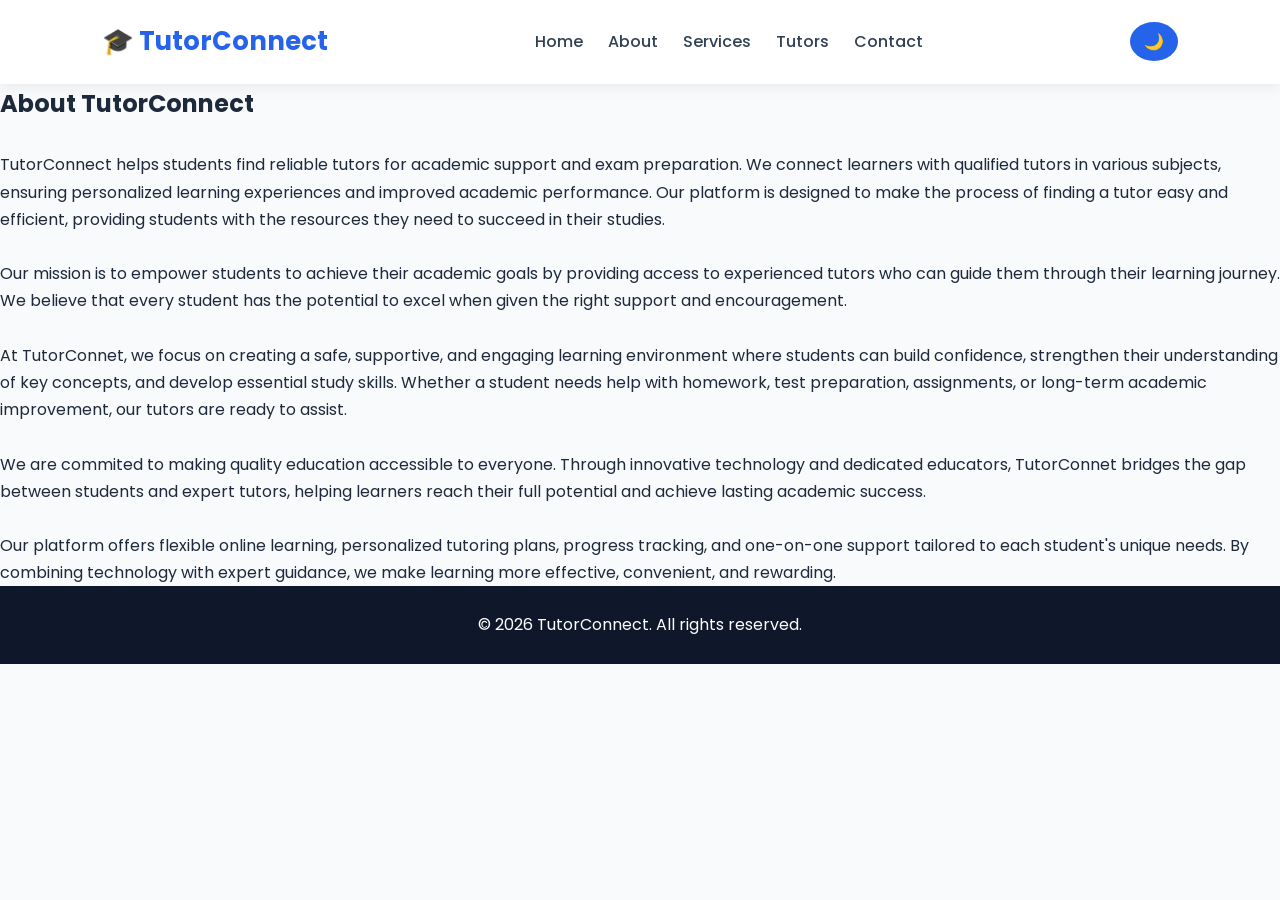
==== about.html @ 22f9ca8c "Complete Tutor Connect updates" ====
<!DOCTYPE html>
<html lang="en">
<head>
<meta charset="UTF-8">
<meta name="viewport" content="width=device-width, initial-scale=1.0">
<title>About Us - TutorConnect</title>

<link rel="preconnect" href="https://fonts.googleapis.com">
<link href="https://fonts.googleapis.com/css2?family=Poppins:wght@300;400;600;700&display=swap" rel="stylesheet">
<link rel="stylesheet" href="css/style.css">
</head>
<body>

    
<nav>
    <div class="logo">🎓 TutorConnect</div>

    <div class="nav-links">
        <a href="index.html">Home</a>
        <a href="about.html">About</a>
        <a href="services.html">Services</a>
        <a href="tutors.html">Tutors</a>
        <a href="contact.html">Contact</a>
    </div>

    <button id="darkModeBtn">🌙</button>
</nav>

<section class="page-header">
    <h1>About TutorConnect</h1>
</section>

<section class="content">
    <br>
    <p>
        TutorConnect helps students find reliable tutors
        for academic support and exam preparation. We connect
        learners with qualified tutors in various subjects,
        ensuring personalized learning experiences and improved
        academic performance. Our platform is designed to make 
        the process of finding a tutor easy and efficient, providing
        students with the resources they need to succeed in their studies.
    </p>
    <br>
    <p>
        Our mission is to empower students to achieve their academic goals
        by providing access to experienced tutors who can guide them
        through their learning journey. We believe that every student has the 
        potential to excel when given the right support and encouragement.
    </p>
    <br>
    <p>
        At TutorConnet, we focus on creating a safe, supportive, and engaging 
        learning environment where students can build confidence, strengthen 
        their understanding of key concepts, and develop essential study
        skills. Whether a student needs help with homework, test preparation, 
        assignments, or long-term academic improvement, our tutors are ready
        to assist.
    </p>
    <br>
    <p>
        We are commited to making quality education accessible to everyone.
        Through innovative technology and dedicated educators, TutorConnet
        bridges the gap between students and expert tutors, helping learners
        reach their full potential and achieve lasting academic success.
    </p>
    <br>
    <p>
        Our platform offers flexible online learning, personalized tutoring
        plans, progress tracking, and one-on-one support tailored to each
        student's unique needs. By combining technology with expert guidance,
        we make learning more effective, convenient, and rewarding.
    </p>
</section>

<script src="js/script.js"></script>

</body>

</section>


</body>

<footer>
    <p>&copy; 2026 TutorConnect. All rights reserved.</p>
</footer>


</html>
---- css/style.css ----
/* =========================
   GLOBAL STYLES
========================= */
*{
    margin:0;
    padding:0;
    box-sizing:border-box;
}

body{
    font-family:'Poppins', sans-serif;
    background:#f8fafc;
    color:#1e293b;
    line-height:1.7;
}

/* =========================
   NAVIGATION
========================= */
nav{
    display:flex;
    justify-content:space-between;
    align-items:center;
    padding:20px 8%;
    background:#ffffff;
    box-shadow:0 2px 15px rgba(0,0,0,0.08);
    position:sticky;
    top:0;
    z-index:1000;
}

.logo{
    font-size:1.6rem;
    font-weight:700;
    color:#2563eb;
}

.nav-links{
    display:flex;
    gap:25px;
}

.nav-links a{
    text-decoration:none;
    color:#334155;
    font-weight:500;
    transition:.3s;
}

.nav-links a:hover{
    color:#2563eb;
}

#darkModeBtn{
    border:none;
    background:#2563eb;
    color:white;
    padding:10px 14px;
    border-radius:50%;
    cursor:pointer;
    font-size:1rem;
    transition:.3s;
}

#darkModeBtn:hover{
    transform:scale(1.1);
}

/* =========================
   HERO SECTION
========================= */
.hero{
    display:flex;
    justify-content:space-between;
    align-items:center;
    padding:80px 8%;
    gap:50px;
    min-height:85vh;
}

.hero-text{
    flex:1;
}

.hero-text h1{
    font-size:3.5rem;
    line-height:1.2;
    margin-bottom:20px;
    color:#0f172a;
}

.hero-text p{
    font-size:1.1rem;
    color:#64748b;
    margin-bottom:30px;
}

.hero-text button{
    background:#2563eb;
    color:white;
    border:none;
    padding:15px 30px;
    border-radius:8px;
    font-size:1rem;
    cursor:pointer;
    transition:.3s;
}

.hero-text button:hover{
    background:#1d4ed8;
    transform:translateY(-3px);
}

.hero-image{
    flex:1;
}

.hero-image img{
    width:100%;
    max-width:500px;
    border-radius:15px;
    box-shadow:0 15px 35px rgba(0,0,0,0.15);
}

/* =========================
   STATS
========================= */
.stats{
    display:grid;
    grid-template-columns:repeat(auto-fit,minmax(250px,1fr));
    gap:25px;
    padding:60px 8%;
    background:#ffffff;
}

.card{
    background:#fff;
    padding:30px;
    text-align:center;
    border-radius:15px;
    box-shadow:0 5px 20px rgba(0,0,0,0.08);
    transition:.3s;
}

.card:hover{
    transform:translateY(-8px);
}

.card h2{
    font-size:2.5rem;
    color:#2563eb;
    margin-bottom:10px;
}

/* =========================
   SECTIONS
========================= */
.about,
#services,
#tutors,
#contact{
    padding:80px 8%;
}

.about h2,
#services h2,
#tutors h2,
#contact h2{
    text-align:center;
    font-size:2.5rem;
    margin-bottom:25px;
    color:#0f172a;
}

.about p,
#services p{
    max-width:1000px;
    margin:auto;
    text-align:center;
    color:#475569;
}

.about a,
#services a{
    color:#2563eb;
    text-decoration:none;
    font-weight:600;
}

/* =========================
   SEARCH BAR
========================= */
#searchInput{
    width:100%;
    max-width:450px;
    margin:25px auto;
    padding:15px 20px;
    border:1px solid #dbeafe;
    border-radius:50px;
    font-size:1rem;
    display:block;
}

#searchInput:focus{
    outline:none;
    border-color:#2563eb;
    box-shadow:0 0 0 4px rgba(37,99,235,.15);
}

/* Tutor Cards Container */
#tutorContainer{
    max-width:1200px;
    margin:40px auto;
    display:grid;
    grid-template-columns:repeat(auto-fit,minmax(320px,1fr));
    gap:24px;
}

.tutor-card{
    background:#fff;
    border:1px solid #e2e8f0;
    border-radius:16px;
    padding:20px;
    transition:all .3s ease;
    box-shadow:0 4px 12px rgba(0,0,0,.05);
}

.tutor-card:hover{
    transform:translateY(-8px);
    box-shadow:0 15px 35px rgba(37,99,235,.15);
}

#tutors{
    padding:80px 8%;
    background:
    linear-gradient(
        135deg,
        #eff6ff,
        #ffffff,
        #f8fafc
    );
}

.book-btn{
    display:inline-block;
    text-decoration:none;
    color:white;
    background:#2563eb;
    padding:10px 18px;
    border-radius:8px;
    font-size:.9rem;
    transition:.3s;
}

.book-btn:hover{
    background:#1d4ed8;
}

/* CONTACT FORM */
#contactForm{
    max-width:700px;
    margin:auto;
    display:flex;
    flex-direction:column;
    gap:15px;
}

#contactForm input,
#contactForm textarea{
    padding:15px;
    border:1px solid #cbd5e1;
    border-radius:10px;
    font-size:1rem;
}

#contactForm textarea{
    height:150px;
    resize:none;
}

#contactForm input:focus,
#contactForm textarea:focus{
    outline:none;
    border-color:#2563eb;
}

#contactForm button{
    background:#2563eb;
    color:white;
    border:none;
    padding:15px;
    border-radius:10px;
    cursor:pointer;
    font-size:1rem;
    transition:.3s;
}

#contactForm button:hover{
    background:#1d4ed8;
}

#feedback{
    text-align:center;
    margin-top:15px;
    font-weight:600;
}


footer{
    background:#0f172a;
    color:white;
    text-align:center;
    padding:25px;
}

/* =========================
   DARK MODE
========================= */
.dark{
    background:#0f172a;
    color:#f8fafc;
}

.dark nav{
    background:#1e293b;
}

.dark .card{
    background:#1e293b;
    color:white;
}

.dark .hero-text h1,
.dark h2{
    color:white;
}

.dark p,
.dark a{
    color:#cbd5e1;
}

.dark #contactForm input,
.dark #contactForm textarea{
    background:#334155;
    color:white;
    border:1px solid #475569;
}

.dark footer{
    background:#020617;
}



@media(max-width:768px){

    .hero{
        flex-direction:column;
        text-align:center;
    }

    .hero-text h1{
        font-size:2.5rem;
    }

    nav{
        flex-direction:column;
        gap:15px;
    }

    .nav-links{
        flex-wrap:wrap;
        justify-content:center;
    }
}

.dark {
    background: #0f172a;
    color: #f8fafc;
}

.dark nav {
    background: #1e293b;
}

.dark .about,
.dark #services,
.dark #tutors,
.dark #contact,
.dark .stats,
.dark .content,
.dark .page-header,
.dark .contact,
.dark .tutors {
    background: #0f172a;
}

.dark .card,
.dark .service-card,
.dark .tutor-card {
    background: #1e293b;
    color: white;
}

.dark .nav-links a {
    color: white;
}

.dark .nav-links a:hover {
    color: #60a5fa;
}

.dark input,
.dark textarea {
    background: #334155;
    color: white;
    border: 1px solid #475569;
}

.dark footer {
    background: #020617;
}
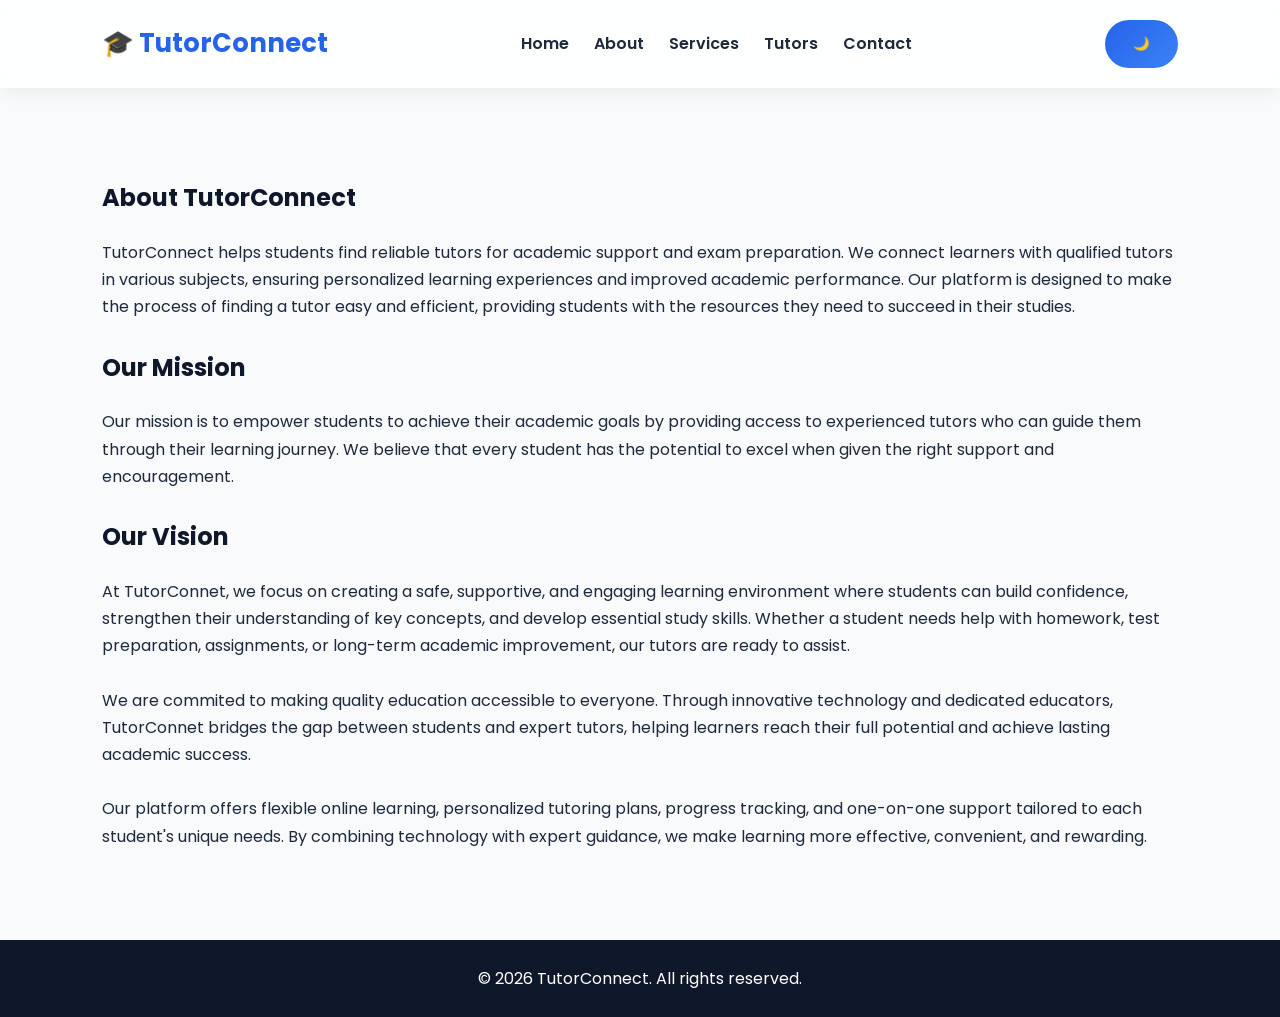
==== commit d292a2d6: "Merge upstream changes and resolve conflicts" ====
--- a/about.html
+++ b/about.html
@@ -28,10 +28,7 @@
 
 <section class="page-header">
     <h1>About TutorConnect</h1>
-</section>
-
-<section class="content">
-    <br>
+   
     <p>
         TutorConnect helps students find reliable tutors
         for academic support and exam preparation. We connect
@@ -42,6 +39,10 @@
         students with the resources they need to succeed in their studies.
     </p>
     <br>
+
+    <header>
+        <h2>Our Mission</h2>
+    </header>
     <p>
         Our mission is to empower students to achieve their academic goals
         by providing access to experienced tutors who can guide them
@@ -49,6 +50,9 @@
         potential to excel when given the right support and encouragement.
     </p>
     <br>
+    <header>
+        <h2>Our Vision</h2>
+    </header>
     <p>
         At TutorConnet, we focus on creating a safe, supportive, and engaging 
         learning environment where students can build confidence, strengthen 
--- a/css/style.css
+++ b/css/style.css
@@ -1,423 +1,378 @@
-/* =========================
-   GLOBAL STYLES
-========================= */
-*{
-    margin:0;
-    padding:0;
-    box-sizing:border-box;
-}
-
-body{
-    font-family:'Poppins', sans-serif;
-    background:#f8fafc;
-    color:#1e293b;
-    line-height:1.7;
-}
-
-/* =========================
-   NAVIGATION
-========================= */
-nav{
-    display:flex;
-    justify-content:space-between;
-    align-items:center;
-    padding:20px 8%;
-    background:#ffffff;
-    box-shadow:0 2px 15px rgba(0,0,0,0.08);
-    position:sticky;
-    top:0;
-    z-index:1000;
-}
-
-.logo{
-    font-size:1.6rem;
-    font-weight:700;
-    color:#2563eb;
-}
-
-.nav-links{
-    display:flex;
-    gap:25px;
-}
-
-.nav-links a{
-    text-decoration:none;
-    color:#334155;
-    font-weight:500;
-    transition:.3s;
-}
-
-.nav-links a:hover{
-    color:#2563eb;
-}
-
-#darkModeBtn{
-    border:none;
-    background:#2563eb;
-    color:white;
-    padding:10px 14px;
-    border-radius:50%;
-    cursor:pointer;
-    font-size:1rem;
-    transition:.3s;
-}
-
-#darkModeBtn:hover{
-    transform:scale(1.1);
-}
-
-/* =========================
-   HERO SECTION
-========================= */
-.hero{
-    display:flex;
-    justify-content:space-between;
-    align-items:center;
-    padding:80px 8%;
-    gap:50px;
-    min-height:85vh;
-}
-
-.hero-text{
-    flex:1;
-}
-
-.hero-text h1{
-    font-size:3.5rem;
-    line-height:1.2;
-    margin-bottom:20px;
-    color:#0f172a;
-}
-
-.hero-text p{
-    font-size:1.1rem;
-    color:#64748b;
-    margin-bottom:30px;
-}
-
-.hero-text button{
-    background:#2563eb;
-    color:white;
-    border:none;
-    padding:15px 30px;
-    border-radius:8px;
-    font-size:1rem;
-    cursor:pointer;
-    transition:.3s;
-}
-
-.hero-text button:hover{
-    background:#1d4ed8;
-    transform:translateY(-3px);
-}
-
-.hero-image{
-    flex:1;
-}
-
-.hero-image img{
-    width:100%;
-    max-width:500px;
-    border-radius:15px;
-    box-shadow:0 15px 35px rgba(0,0,0,0.15);
-}
-
-/* =========================
-   STATS
-========================= */
-.stats{
-    display:grid;
-    grid-template-columns:repeat(auto-fit,minmax(250px,1fr));
-    gap:25px;
-    padding:60px 8%;
-    background:#ffffff;
-}
-
-.card{
-    background:#fff;
-    padding:30px;
-    text-align:center;
-    border-radius:15px;
-    box-shadow:0 5px 20px rgba(0,0,0,0.08);
-    transition:.3s;
-}
-
-.card:hover{
-    transform:translateY(-8px);
-}
-
-.card h2{
-    font-size:2.5rem;
-    color:#2563eb;
-    margin-bottom:10px;
-}
-
-/* =========================
-   SECTIONS
-========================= */
-.about,
-#services,
-#tutors,
-#contact{
-    padding:80px 8%;
-}
-
-.about h2,
-#services h2,
-#tutors h2,
-#contact h2{
-    text-align:center;
-    font-size:2.5rem;
-    margin-bottom:25px;
-    color:#0f172a;
-}
-
-.about p,
-#services p{
-    max-width:1000px;
-    margin:auto;
-    text-align:center;
-    color:#475569;
-}
-
-.about a,
-#services a{
-    color:#2563eb;
-    text-decoration:none;
-    font-weight:600;
-}
-
-/* =========================
-   SEARCH BAR
-========================= */
-#searchInput{
-    width:100%;
-    max-width:450px;
-    margin:25px auto;
-    padding:15px 20px;
-    border:1px solid #dbeafe;
-    border-radius:50px;
-    font-size:1rem;
-    display:block;
-}
-
-#searchInput:focus{
-    outline:none;
-    border-color:#2563eb;
-    box-shadow:0 0 0 4px rgba(37,99,235,.15);
-}
-
-/* Tutor Cards Container */
-#tutorContainer{
-    max-width:1200px;
-    margin:40px auto;
-    display:grid;
-    grid-template-columns:repeat(auto-fit,minmax(320px,1fr));
-    gap:24px;
-}
-
-.tutor-card{
-    background:#fff;
-    border:1px solid #e2e8f0;
-    border-radius:16px;
-    padding:20px;
-    transition:all .3s ease;
-    box-shadow:0 4px 12px rgba(0,0,0,.05);
-}
-
-.tutor-card:hover{
-    transform:translateY(-8px);
-    box-shadow:0 15px 35px rgba(37,99,235,.15);
-}
-
-#tutors{
-    padding:80px 8%;
-    background:
-    linear-gradient(
-        135deg,
-        #eff6ff,
-        #ffffff,
-        #f8fafc
-    );
-}
-
-.book-btn{
-    display:inline-block;
-    text-decoration:none;
-    color:white;
-    background:#2563eb;
-    padding:10px 18px;
-    border-radius:8px;
-    font-size:.9rem;
-    transition:.3s;
-}
-
-.book-btn:hover{
-    background:#1d4ed8;
-}
-
-/* CONTACT FORM */
-#contactForm{
-    max-width:700px;
-    margin:auto;
-    display:flex;
-    flex-direction:column;
-    gap:15px;
-}
-
-#contactForm input,
-#contactForm textarea{
-    padding:15px;
-    border:1px solid #cbd5e1;
-    border-radius:10px;
-    font-size:1rem;
-}
-
-#contactForm textarea{
-    height:150px;
-    resize:none;
-}
-
-#contactForm input:focus,
-#contactForm textarea:focus{
-    outline:none;
-    border-color:#2563eb;
-}
-
-#contactForm button{
-    background:#2563eb;
-    color:white;
-    border:none;
-    padding:15px;
-    border-radius:10px;
-    cursor:pointer;
-    font-size:1rem;
-    transition:.3s;
-}
-
-#contactForm button:hover{
-    background:#1d4ed8;
-}
-
-#feedback{
-    text-align:center;
-    margin-top:15px;
-    font-weight:600;
-}
-
-
-footer{
-    background:#0f172a;
-    color:white;
-    text-align:center;
-    padding:25px;
-}
-
-/* =========================
-   DARK MODE
-========================= */
-.dark{
-    background:#0f172a;
-    color:#f8fafc;
-}
-
-.dark nav{
-    background:#1e293b;
-}
-
-.dark .card{
-    background:#1e293b;
-    color:white;
-}
-
-.dark .hero-text h1,
-.dark h2{
-    color:white;
-}
-
-.dark p,
-.dark a{
-    color:#cbd5e1;
-}
-
-.dark #contactForm input,
-.dark #contactForm textarea{
-    background:#334155;
-    color:white;
-    border:1px solid #475569;
-}
-
-.dark footer{
-    background:#020617;
-}
-
-
-
-@media(max-width:768px){
-
-    .hero{
-        flex-direction:column;
-        text-align:center;
-    }
-
-    .hero-text h1{
-        font-size:2.5rem;
-    }
-
-    nav{
-        flex-direction:column;
-        gap:15px;
-    }
-
-    .nav-links{
-        flex-wrap:wrap;
-        justify-content:center;
-    }
-}
-
-.dark {
-    background: #0f172a;
-    color: #f8fafc;
-}
-
-.dark nav {
-    background: #1e293b;
-}
-
-.dark .about,
-.dark #services,
-.dark #tutors,
-.dark #contact,
-.dark .stats,
-.dark .content,
-.dark .page-header,
-.dark .contact,
-.dark .tutors {
-    background: #0f172a;
-}
-
-.dark .card,
-.dark .service-card,
-.dark .tutor-card {
-    background: #1e293b;
-    color: white;
-}
-
-.dark .nav-links a {
-    color: white;
-}
-
-.dark .nav-links a:hover {
-    color: #60a5fa;
-}
-
-.dark input,
-.dark textarea {
-    background: #334155;
-    color: white;
-    border: 1px solid #475569;
-}
-
-.dark footer {
-    background: #020617;
+/* ======================
+   GLOBAL STYLES
+====================== */
+
+*{
+    margin:0;
+    padding:0;
+    box-sizing:border-box;
+    font-family:'Poppins',sans-serif;
+}
+
+html{
+    scroll-behavior:smooth;
+}
+
+body{
+    background:#f8fafc;
+    color:#1e293b;
+    transition:.4s;
+    line-height:1.7;
+}
+
+/* ======================
+   NAVBAR
+====================== */
+
+nav{
+    position:sticky;
+    top:0;
+    z-index:1000;
+
+    display:flex;
+    justify-content:space-between;
+    align-items:center;
+
+    padding:20px 8%;
+
+    background:rgba(255,255,255,.85);
+    backdrop-filter:blur(10px);
+
+    box-shadow:0 2px 20px rgba(0,0,0,.08);
+}
+
+.logo{
+    font-size:1.6rem;
+    font-weight:700;
+    color:#2563eb;
+}
+
+.nav-links{
+    display:flex;
+    gap:25px;
+}
+
+.nav-links a{
+    text-decoration:none;
+    color:#1e293b;
+    font-weight:600;
+    transition:.3s;
+    position:relative;
+}
+
+.nav-links a:hover{
+    color:#2563eb;
+}
+
+.nav-links a::after{
+    content:'';
+    position:absolute;
+    left:0;
+    bottom:-5px;
+
+    width:0;
+    height:2px;
+    background:#2563eb;
+
+    transition:.3s;
+}
+
+.nav-links a:hover::after{
+    width:100%;
+}
+
+/* ======================
+   BUTTONS
+====================== */
+
+button,
+.btn{
+    padding:14px 28px;
+    border:none;
+    border-radius:50px;
+
+    background:linear-gradient(
+        135deg,
+        #2563eb,
+        #3b82f6
+    );
+
+    color:white;
+    font-weight:600;
+    cursor:pointer;
+
+    transition:.3s;
+}
+
+button a{
+    text-decoration:none;
+    color:white;
+}
+
+button:hover,
+.btn:hover{
+    transform:translateY(-4px);
+    box-shadow:0 15px 30px rgba(37,99,235,.3);
+}
+
+/* ======================
+   HERO
+====================== */
+
+.hero{
+    min-height:85vh;
+
+    display:flex;
+    align-items:center;
+    justify-content:center;
+    gap:60px;
+
+    padding:80px 8%;
+}
+
+.hero-text{
+    flex:1;
+}
+
+.hero-text h1{
+    font-size:3.5rem;
+    margin-bottom:20px;
+    line-height:1.1;
+}
+
+.hero-text p{
+    font-size:1.1rem;
+    margin-bottom:25px;
+}
+
+.hero-image{
+    flex:1;
+    text-align:center;
+}
+
+.hero-image img{
+    width:100%;
+    max-width:500px;
+
+    border-radius:20px;
+
+    box-shadow:0 15px 40px rgba(0,0,0,.15);
+
+    transition:.4s;
+}
+
+.hero-image img:hover{
+    transform:scale(1.03);
+}
+
+/* ======================
+   STATS
+====================== */
+
+.stats{
+    display:grid;
+    grid-template-columns:repeat(auto-fit,minmax(250px,1fr));
+    gap:30px;
+
+    padding:80px 8%;
+}
+
+.card{
+    background:white;
+    padding:35px;
+    border-radius:15px;
+
+    text-align:center;
+
+    box-shadow:0 10px 25px rgba(0,0,0,.08);
+
+    transition:.3s;
+}
+
+.card:hover{
+    transform:translateY(-10px);
+}
+
+.card h2{
+    color:#2563eb;
+    font-size:2.5rem;
+}
+
+/* ======================
+   SECTIONS
+====================== */
+
+section{
+    padding:90px 8%;
+}
+
+section h1,
+section h2{
+    margin-bottom:20px;
+    color:#0f172a;
+}
+
+/* ======================
+   SERVICES
+====================== */
+
+.service-grid{
+    display:grid;
+    grid-template-columns:repeat(auto-fit,minmax(250px,1fr));
+    gap:25px;
+    margin-top:30px;
+}
+
+.service-card{
+    background:white;
+    padding:30px;
+    border-radius:15px;
+
+    box-shadow:0 10px 25px rgba(0,0,0,.08);
+
+    transition:.3s;
+}
+
+.service-card:hover{
+    transform:translateY(-10px);
+}
+
+/* ======================
+   TUTORS
+====================== */
+
+.tutor-grid{
+    display:grid;
+    grid-template-columns:repeat(auto-fit,minmax(250px,1fr));
+    gap:25px;
+}
+
+.tutor-card{
+    background:white;
+    padding:30px;
+    border-radius:15px;
+    text-align:center;
+
+    box-shadow:0 10px 25px rgba(0,0,0,.08);
+
+    transition:.3s;
+}
+
+.tutor-card:hover{
+    transform:translateY(-10px);
+}
+
+/* ======================
+   CONTACT
+====================== */
+
+form{
+    display:flex;
+    flex-direction:column;
+    gap:15px;
+    max-width:600px;
+}
+
+input,
+textarea{
+    padding:15px;
+    border:1px solid #ddd;
+    border-radius:10px;
+}
+
+textarea{
+    height:150px;
+    resize:none;
+}
+
+/* ======================
+   FOOTER
+====================== */
+
+footer{
+    background:#0f172a;
+    color:white;
+    text-align:center;
+    padding:25px;
+}
+
+/* ======================
+   SCROLL ANIMATION
+====================== */
+
+.hidden{
+    opacity:0;
+    transform:translateY(50px);
+    transition:all .8s ease;
+}
+
+.show{
+    opacity:1;
+    transform:translateY(0);
+}
+
+/* ======================
+   DARK MODE
+====================== */
+
+body.dark{
+    background:#0f172a;
+    color:white;
+}
+
+body.dark nav{
+    background:rgba(15,23,42,.9);
+}
+
+body.dark .card,
+body.dark .service-card,
+body.dark .tutor-card{
+    background:#1e293b;
+    color:white;
+}
+
+body.dark input,
+body.dark textarea{
+    background:#1e293b;
+    color:white;
+    border:none;
+}
+
+body.dark footer{
+    background:#020617;
+}
+
+body.dark h1,
+body.dark h2,
+body.dark h3,
+body.dark p,
+body.dark a{
+    color:white;
+}
+
+/* ======================
+   MOBILE
+====================== */
+
+@media(max-width:768px){
+
+    .hero{
+        flex-direction:column;
+        text-align:center;
+    }
+
+    .hero-text h1{
+        font-size:2.5rem;
+    }
+
+    nav{
+        flex-direction:column;
+        gap:15px;
+    }
+
+    .nav-links{
+        flex-wrap:wrap;
+        justify-content:center;
+    }
+
 }
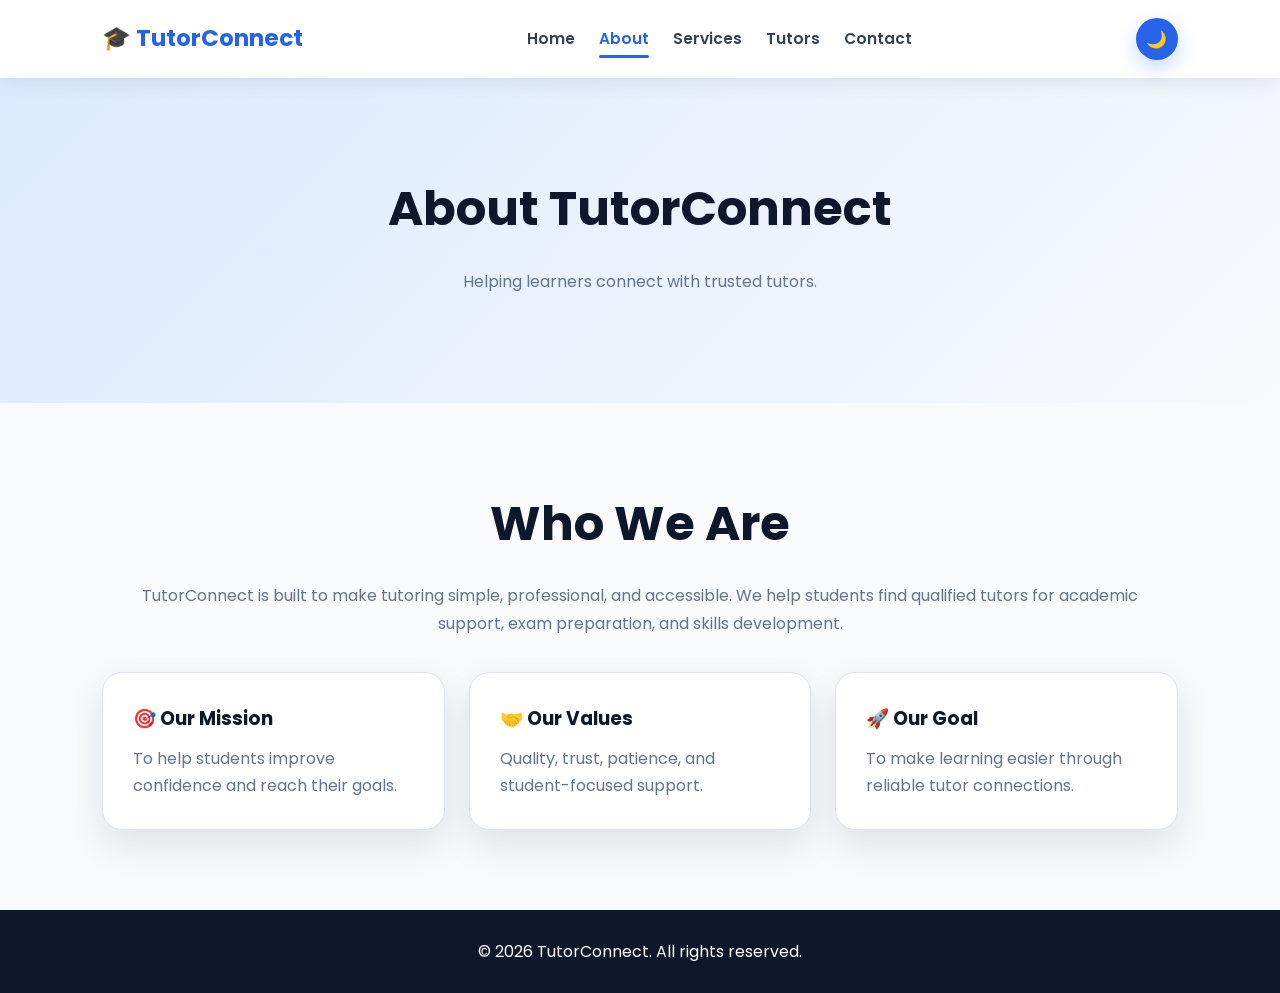
==== commit 8799e006: "added updates" ====
--- a/about.html
+++ b/about.html
@@ -1,94 +1,14 @@
 <!DOCTYPE html>
 <html lang="en">
 <head>
-<meta charset="UTF-8">
-<meta name="viewport" content="width=device-width, initial-scale=1.0">
-<title>About Us - TutorConnect</title>
-
-<link rel="preconnect" href="https://fonts.googleapis.com">
-<link href="https://fonts.googleapis.com/css2?family=Poppins:wght@300;400;600;700&display=swap" rel="stylesheet">
+<meta charset="UTF-8"><meta name="viewport" content="width=device-width, initial-scale=1.0">
+<title>TutorConnect | About</title>
+<link rel="preconnect" href="https://fonts.googleapis.com"><link href="https://fonts.googleapis.com/css2?family=Poppins:wght@300;400;600;700&display=swap" rel="stylesheet">
 <link rel="stylesheet" href="css/style.css">
 </head>
 <body>
-
-    
-<nav>
-    <div class="logo">🎓 TutorConnect</div>
-
-    <div class="nav-links">
-        <a href="index.html">Home</a>
-        <a href="about.html">About</a>
-        <a href="services.html">Services</a>
-        <a href="tutors.html">Tutors</a>
-        <a href="contact.html">Contact</a>
-    </div>
-
-    <button id="darkModeBtn">🌙</button>
-</nav>
-
-<section class="page-header">
-    <h1>About TutorConnect</h1>
-   
-    <p>
-        TutorConnect helps students find reliable tutors
-        for academic support and exam preparation. We connect
-        learners with qualified tutors in various subjects,
-        ensuring personalized learning experiences and improved
-        academic performance. Our platform is designed to make 
-        the process of finding a tutor easy and efficient, providing
-        students with the resources they need to succeed in their studies.
-    </p>
-    <br>
-
-    <header>
-        <h2>Our Mission</h2>
-    </header>
-    <p>
-        Our mission is to empower students to achieve their academic goals
-        by providing access to experienced tutors who can guide them
-        through their learning journey. We believe that every student has the 
-        potential to excel when given the right support and encouragement.
-    </p>
-    <br>
-    <header>
-        <h2>Our Vision</h2>
-    </header>
-    <p>
-        At TutorConnet, we focus on creating a safe, supportive, and engaging 
-        learning environment where students can build confidence, strengthen 
-        their understanding of key concepts, and develop essential study
-        skills. Whether a student needs help with homework, test preparation, 
-        assignments, or long-term academic improvement, our tutors are ready
-        to assist.
-    </p>
-    <br>
-    <p>
-        We are commited to making quality education accessible to everyone.
-        Through innovative technology and dedicated educators, TutorConnet
-        bridges the gap between students and expert tutors, helping learners
-        reach their full potential and achieve lasting academic success.
-    </p>
-    <br>
-    <p>
-        Our platform offers flexible online learning, personalized tutoring
-        plans, progress tracking, and one-on-one support tailored to each
-        student's unique needs. By combining technology with expert guidance,
-        we make learning more effective, convenient, and rewarding.
-    </p>
-</section>
-
-<script src="js/script.js"></script>
-
-</body>
-
-</section>
-
-
-</body>
-
-<footer>
-    <p>&copy; 2026 TutorConnect. All rights reserved.</p>
-</footer>
-
-
-</html>+<nav><div class="logo">🎓 TutorConnect</div><div class="nav-links"><a href="index.html">Home</a><a href="about.html" class="active">About</a><a href="services.html">Services</a><a href="tutors.html">Tutors</a><a href="contact.html">Contact</a></div><button id="darkModeBtn">🌙</button></nav>
+<section class="page-header reveal"><h1>About TutorConnect</h1><p>Helping learners connect with trusted tutors.</p></section>
+<section class="section reveal"><h2>Who We Are</h2><p>TutorConnect is built to make tutoring simple, professional, and accessible. We help students find qualified tutors for academic support, exam preparation, and skills development.</p><div class="service-grid"><div class="card"><h3>🎯 Our Mission</h3><p>To help students improve confidence and reach their goals.</p></div><div class="card"><h3>🤝 Our Values</h3><p>Quality, trust, patience, and student-focused support.</p></div><div class="card"><h3>🚀 Our Goal</h3><p>To make learning easier through reliable tutor connections.</p></div></div></section>
+<footer><p>© 2026 TutorConnect. All rights reserved.</p></footer><script src="js/script.js"></script>
+</body></html>
--- a/css/style.css
+++ b/css/style.css
@@ -1,148 +1,190 @@
-/* ======================
+/* =========================
    GLOBAL STYLES
-====================== */
-
+========================= */
 *{
     margin:0;
     padding:0;
     box-sizing:border-box;
+}
+
+:root{
+    --bg:#f8fafc;
+    --surface:#ffffff;
+    --text:#0f172a;
+    --muted:#64748b;
+    --primary:#2563eb;
+    --primary-dark:#1d4ed8;
+    --border:#dbe4f0;
+    --shadow:0 15px 35px rgba(15,23,42,.10);
+}
+
+body{
     font-family:'Poppins',sans-serif;
-}
-
-html{
-    scroll-behavior:smooth;
-}
-
-body{
-    background:#f8fafc;
-    color:#1e293b;
-    transition:.4s;
+    background:var(--bg);
+    color:var(--text);
     line-height:1.7;
 }
 
-/* ======================
-   NAVBAR
-====================== */
-
+body,
+nav,
+.card,
+section,
+footer,
+input,
+textarea,
+button,
+a,
+h1,
+h2,
+h3,
+p{
+    transition:all .3s ease;
+}
+
+a{
+    color:var(--primary);
+    text-decoration:none;
+    font-weight:600;
+}
+
+/* =========================
+   NAVIGATION
+========================= */
 nav{
+    width:100%;
+    display:flex;
+    justify-content:space-between;
+    align-items:center;
+    gap:25px;
+    padding:18px 8%;
+    background:rgba(255,255,255,.92);
+    backdrop-filter:blur(14px);
+    box-shadow:0 4px 18px rgba(15,23,42,.08);
     position:sticky;
     top:0;
     z-index:1000;
-
-    display:flex;
-    justify-content:space-between;
-    align-items:center;
-
-    padding:20px 8%;
-
-    background:rgba(255,255,255,.85);
-    backdrop-filter:blur(10px);
-
-    box-shadow:0 2px 20px rgba(0,0,0,.08);
 }
 
 .logo{
-    font-size:1.6rem;
+    font-size:1.45rem;
     font-weight:700;
-    color:#2563eb;
+    color:var(--primary);
+    white-space:nowrap;
 }
 
 .nav-links{
-    display:flex;
-    gap:25px;
-}
-
-.nav-links a{
-    text-decoration:none;
-    color:#1e293b;
-    font-weight:600;
-    transition:.3s;
-    position:relative;
-}
-
-.nav-links a:hover{
-    color:#2563eb;
-}
-
-.nav-links a::after{
-    content:'';
-    position:absolute;
-    left:0;
-    bottom:-5px;
-
-    width:0;
-    height:2px;
-    background:#2563eb;
-
-    transition:.3s;
-}
-
-.nav-links a:hover::after{
-    width:100%;
-}
-
-/* ======================
-   BUTTONS
-====================== */
-
-button,
-.btn{
-    padding:14px 28px;
-    border:none;
-    border-radius:50px;
-
-    background:linear-gradient(
-        135deg,
-        #2563eb,
-        #3b82f6
-    );
-
-    color:white;
-    font-weight:600;
-    cursor:pointer;
-
-    transition:.3s;
-}
-
-button a{
-    text-decoration:none;
-    color:white;
-}
-
-button:hover,
-.btn:hover{
-    transform:translateY(-4px);
-    box-shadow:0 15px 30px rgba(37,99,235,.3);
-}
-
-/* ======================
-   HERO
-====================== */
-
-.hero{
-    min-height:85vh;
-
     display:flex;
     align-items:center;
     justify-content:center;
+    gap:24px;
+    flex-wrap:wrap;
+}
+
+.nav-links a{
+    color:#334155;
+    font-size:.96rem;
+    position:relative;
+}
+
+.nav-links a::after{
+    content:"";
+    position:absolute;
+    left:0;
+    bottom:-6px;
+    width:0;
+    height:3px;
+    background:var(--primary);
+    border-radius:999px;
+    transition:.3s;
+}
+
+.nav-links a:hover,
+.nav-links a.active{
+    color:var(--primary);
+}
+
+.nav-links a:hover::after,
+.nav-links a.active::after{
+    width:100%;
+}
+
+#darkModeBtn{
+    width:42px;
+    height:42px;
+    border:none;
+    border-radius:50%;
+    background:var(--primary);
+    color:#fff;
+    cursor:pointer;
+    font-size:1.05rem;
+    box-shadow:0 8px 20px rgba(37,99,235,.25);
+}
+
+#darkModeBtn:hover{
+    transform:translateY(-3px) rotate(10deg);
+    background:var(--primary-dark);
+}
+
+/* =========================
+   HERO
+========================= */
+.hero{
+    display:flex;
+    align-items:center;
+    justify-content:space-between;
     gap:60px;
-
+    min-height:85vh;
     padding:80px 8%;
+    background:linear-gradient(135deg,#eff6ff 0%,#f8fafc 55%,#e0f2fe 100%);
 }
 
 .hero-text{
     flex:1;
 }
 
+.eyebrow{
+    display:inline-block;
+    background:#dbeafe;
+    color:var(--primary);
+    padding:8px 16px;
+    border-radius:999px;
+    font-weight:700;
+    margin-bottom:18px;
+}
+
 .hero-text h1{
-    font-size:3.5rem;
+    font-size:clamp(2.4rem,5vw,4.3rem);
+    line-height:1.1;
     margin-bottom:20px;
-    line-height:1.1;
 }
 
 .hero-text p{
-    font-size:1.1rem;
-    margin-bottom:25px;
+    color:var(--muted);
+    max-width:560px;
+    font-size:1.08rem;
+    margin-bottom:28px;
+}
+
+.btn,
+.hero-text button,
+#contactForm button{
+    display:inline-block;
+    background:var(--primary);
+    color:#fff;
+    border:none;
+    padding:14px 28px;
+    border-radius:12px;
+    font-size:1rem;
+    cursor:pointer;
+    font-weight:700;
+    box-shadow:0 12px 28px rgba(37,99,235,.25);
+}
+
+.btn:hover,
+.hero-text button:hover,
+#contactForm button:hover{
+    background:var(--primary-dark);
+    transform:translateY(-4px);
 }
 
 .hero-image{
@@ -152,227 +194,236 @@
 
 .hero-image img{
     width:100%;
-    max-width:500px;
-
-    border-radius:20px;
-
-    box-shadow:0 15px 40px rgba(0,0,0,.15);
-
-    transition:.4s;
-}
-
-.hero-image img:hover{
-    transform:scale(1.03);
-}
-
-/* ======================
-   STATS
-====================== */
+    max-width:520px;
+    border-radius:24px;
+    box-shadow:var(--shadow);
+}
+
+/* =========================
+   SECTIONS
+========================= */
+.section,
+.about{
+    padding:80px 8%;
+}
+
+.page-header{
+    padding:90px 8%;
+    text-align:center;
+    background:linear-gradient(135deg,#dbeafe,#f8fafc);
+}
+
+.page-header h1,
+.section h2,
+.about h2{
+    font-size:clamp(2rem,4vw,3rem);
+    text-align:center;
+    margin-bottom:18px;
+}
+
+.page-header p,
+.section > p,
+.about p{
+    max-width:1000px;
+    margin:0 auto 18px;
+    text-align:center;
+    color:var(--muted);
+}
 
 .stats{
     display:grid;
-    grid-template-columns:repeat(auto-fit,minmax(250px,1fr));
-    gap:30px;
-
-    padding:80px 8%;
-}
-
-.card{
-    background:white;
-    padding:35px;
-    border-radius:15px;
-
-    text-align:center;
-
-    box-shadow:0 10px 25px rgba(0,0,0,.08);
-
-    transition:.3s;
-}
-
-.card:hover{
-    transform:translateY(-10px);
-}
-
-.card h2{
-    color:#2563eb;
-    font-size:2.5rem;
-}
-
-/* ======================
-   SECTIONS
-====================== */
-
-section{
-    padding:90px 8%;
-}
-
-section h1,
-section h2{
-    margin-bottom:20px;
-    color:#0f172a;
-}
-
-/* ======================
-   SERVICES
-====================== */
-
-.service-grid{
+    grid-template-columns:repeat(auto-fit,minmax(230px,1fr));
+    gap:24px;
+    padding:60px 8%;
+}
+
+.service-grid,
+#tutorContainer{
     display:grid;
     grid-template-columns:repeat(auto-fit,minmax(250px,1fr));
-    gap:25px;
-    margin-top:30px;
-}
-
-.service-card{
-    background:white;
+    gap:24px;
+    margin-top:35px;
+}
+
+.card{
+    background:var(--surface);
     padding:30px;
-    border-radius:15px;
-
-    box-shadow:0 10px 25px rgba(0,0,0,.08);
-
-    transition:.3s;
-}
-
-.service-card:hover{
-    transform:translateY(-10px);
-}
-
-/* ======================
+    border-radius:20px;
+    box-shadow:var(--shadow);
+    border:1px solid var(--border);
+}
+
+.card:hover{
+    transform:translateY(-8px);
+}
+
+.card h2{
+    font-size:2.5rem;
+    color:var(--primary);
+    text-align:center;
+}
+
+.card h3{
+    margin-bottom:10px;
+    color:var(--text);
+}
+
+.card p{
+    color:var(--muted);
+}
+
+/* =========================
    TUTORS
-====================== */
-
-.tutor-grid{
-    display:grid;
-    grid-template-columns:repeat(auto-fit,minmax(250px,1fr));
-    gap:25px;
-}
-
-.tutor-card{
-    background:white;
-    padding:30px;
-    border-radius:15px;
-    text-align:center;
-
-    box-shadow:0 10px 25px rgba(0,0,0,.08);
-
-    transition:.3s;
-}
-
-.tutor-card:hover{
-    transform:translateY(-10px);
-}
-
-/* ======================
+========================= */
+#searchInput{
+    width:100%;
+    max-width:520px;
+    display:block;
+    margin:0 auto 20px;
+    padding:15px 18px;
+    border:1px solid var(--border);
+    border-radius:14px;
+    font-size:1rem;
+    background:var(--surface);
+    color:var(--text);
+}
+
+#searchInput:focus,
+#contactForm input:focus,
+#contactForm textarea:focus{
+    outline:none;
+    border-color:var(--primary);
+    box-shadow:0 0 0 4px rgba(37,99,235,.12);
+}
+
+.tutor-card img{
+    width:75px;
+    height:75px;
+    border-radius:50%;
+    object-fit:cover;
+    margin-bottom:15px;
+}
+
+/* =========================
    CONTACT
-====================== */
-
-form{
+========================= */
+#contactForm{
+    max-width:720px;
+    margin:0 auto;
     display:flex;
     flex-direction:column;
-    gap:15px;
-    max-width:600px;
-}
-
-input,
-textarea{
-    padding:15px;
-    border:1px solid #ddd;
-    border-radius:10px;
-}
-
-textarea{
-    height:150px;
-    resize:none;
-}
-
-/* ======================
+    gap:16px;
+}
+
+#contactForm input,
+#contactForm textarea{
+    padding:15px 18px;
+    border:1px solid var(--border);
+    border-radius:14px;
+    font-size:1rem;
+    background:var(--surface);
+    color:var(--text);
+    font-family:inherit;
+}
+
+#contactForm textarea{
+    min-height:160px;
+    resize:vertical;
+}
+
+#feedback{
+    text-align:center;
+    margin-top:18px;
+    font-weight:700;
+    color:var(--primary);
+}
+
+/* =========================
    FOOTER
-====================== */
-
+========================= */
 footer{
     background:#0f172a;
-    color:white;
-    text-align:center;
-    padding:25px;
-}
-
-/* ======================
-   SCROLL ANIMATION
-====================== */
-
-.hidden{
+    color:#fff;
+    text-align:center;
+    padding:28px 8%;
+}
+
+/* =========================
+   DARK MODE
+========================= */
+body.dark{
+    --bg:#0f172a;
+    --surface:#1e293b;
+    --text:#f8fafc;
+    --muted:#cbd5e1;
+    --border:#334155;
+    --shadow:0 15px 35px rgba(0,0,0,.32);
+}
+
+body.dark nav{
+    background:rgba(15,23,42,.92);
+}
+
+body.dark .nav-links a{
+    color:#cbd5e1;
+}
+
+body.dark .nav-links a:hover,
+body.dark .nav-links a.active{
+    color:#60a5fa;
+}
+
+body.dark .hero,
+body.dark .page-header{
+    background:linear-gradient(135deg,#0f172a 0%,#1e293b 60%,#172554 100%);
+}
+
+body.dark .eyebrow{
+    background:#1e40af;
+    color:#dbeafe;
+}
+
+body.dark footer{
+    background:#020617;
+}
+
+/* =========================
+   REVEAL ANIMATION
+========================= */
+.reveal{
     opacity:0;
-    transform:translateY(50px);
-    transition:all .8s ease;
-}
-
-.show{
+    transform:translateY(35px);
+}
+
+.reveal.show{
     opacity:1;
     transform:translateY(0);
 }
 
-/* ======================
-   DARK MODE
-====================== */
-
-body.dark{
-    background:#0f172a;
-    color:white;
-}
-
-body.dark nav{
-    background:rgba(15,23,42,.9);
-}
-
-body.dark .card,
-body.dark .service-card,
-body.dark .tutor-card{
-    background:#1e293b;
-    color:white;
-}
-
-body.dark input,
-body.dark textarea{
-    background:#1e293b;
-    color:white;
-    border:none;
-}
-
-body.dark footer{
-    background:#020617;
-}
-
-body.dark h1,
-body.dark h2,
-body.dark h3,
-body.dark p,
-body.dark a{
-    color:white;
-}
-
-/* ======================
-   MOBILE
-====================== */
-
-@media(max-width:768px){
+/* =========================
+   RESPONSIVE
+========================= */
+@media(max-width:850px){
+    nav{
+        flex-direction:column;
+        padding:18px 5%;
+    }
 
     .hero{
         flex-direction:column;
         text-align:center;
+        padding:65px 6%;
     }
 
-    .hero-text h1{
-        font-size:2.5rem;
+    .hero-text p{
+        margin-left:auto;
+        margin-right:auto;
     }
 
-    nav{
-        flex-direction:column;
-        gap:15px;
+    .section,
+    .about,
+    .stats{
+        padding-left:6%;
+        padding-right:6%;
     }
-
-    .nav-links{
-        flex-wrap:wrap;
-        justify-content:center;
-    }
-
-}+}
